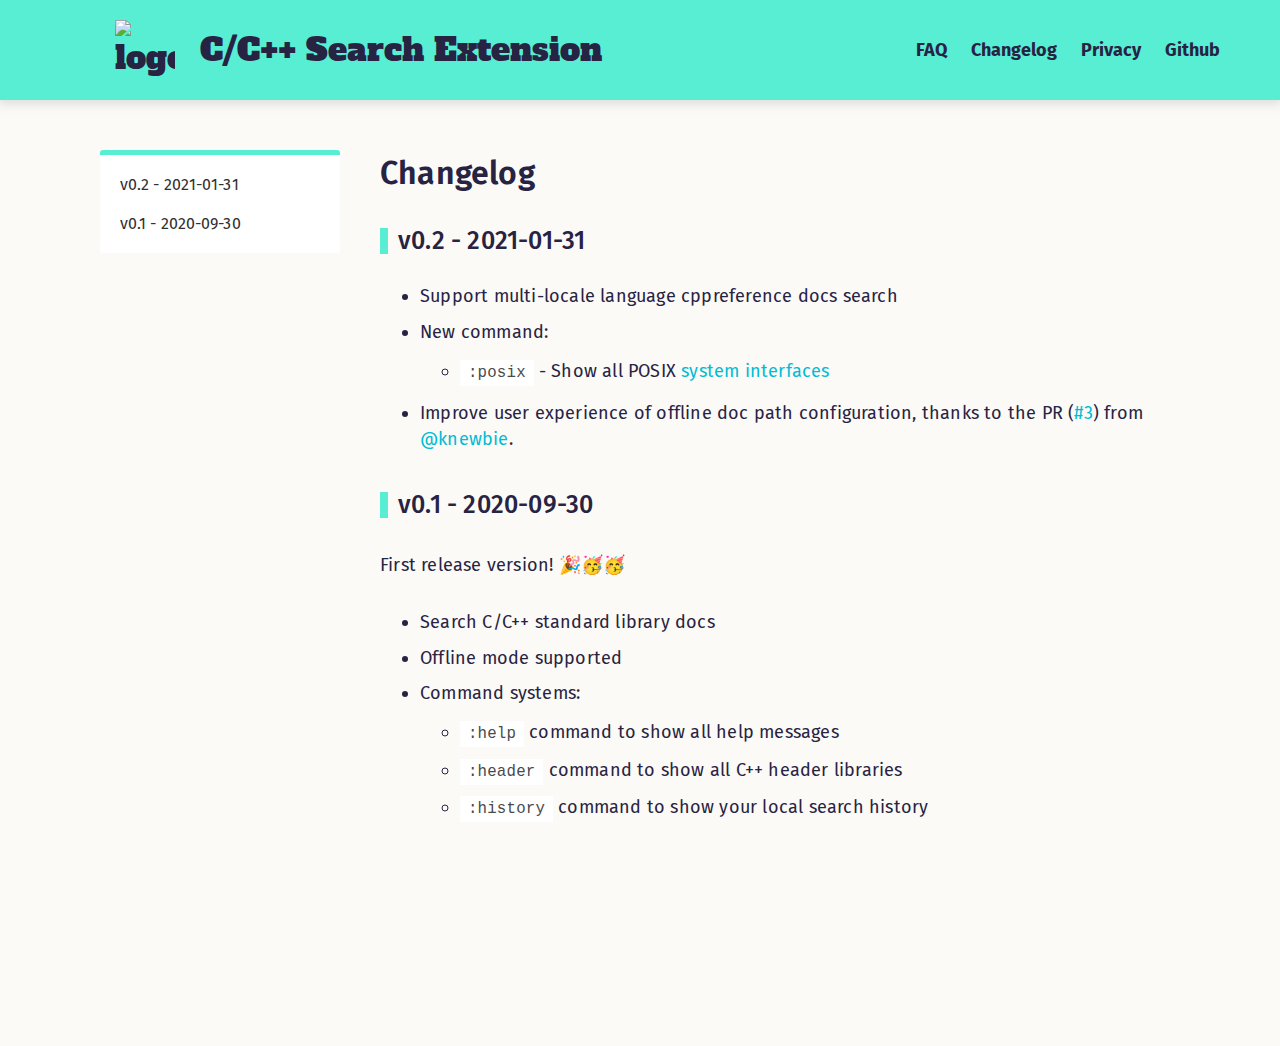
==== changelog/index.html @ e229dc75 "Deploy new version docs" ====
<!DOCTYPE html>
<html lang="en">

<head>
    <meta charset="UTF-8">
    <title>Changelog |  </title>
    <meta name="viewport" content="width=device-width, initial-scale=1, shrink-to-fit=no">
    <style>
    :root {
        /* Primary theme color */
        /*--primary-color: #f95775;*/
        --primary-color: #58eed3;
        /* Primary theme text color */
        --primary-text-color: #272343;
        /* Primary theme link color */
        --primary-link-color: #00bcd4;
        /* Secondary color: the background body color */
        --secondary-color: #fcfaf6;
        --secondary-text-color: #303030;
        --toc-highlight-text-color: #1dcbc3;
    }
</style>
    <link href="https://fonts.googleapis.com/css?family=Alfa+Slab+One&display=swap" rel="stylesheet">
    <link href="https://fonts.googleapis.com/css?family=Fira+Sans:400,500,600&display=swap" rel="stylesheet">
    <link rel="stylesheet" href="/normalize.css">
    <link rel="stylesheet" href="&#x2F;juice.css">
    
<meta name="keywords"
      content="c, c++, c/c++, cpp, cplusplus, cppreference, docs, search extension">
<meta itemprop="name"
      content="C&#x2F;C++ Search Extension: The ultimate search extension for C&#x2F;C++">
<meta itemprop="description"
      content="Input keyword cc then press Space in the address bar to get started. Just that easy!">
<meta itemprop="image" content="https://cpp.extension.sh/banner.png">

<meta property="og:url" content="https://cpp.extension.sh">
<meta property="og:type" content="website">
<meta property="og:title"
      content="C&#x2F;C++ Search Extension: The ultimate search extension for C&#x2F;C++">
<meta property="og:description"
      content="Input keyword cc then press Space in the address bar to get started. Just that easy!">
<meta property="og:image" content="https://cpp.extension.sh/banner.png">

<meta name="twitter:card" content="summary_large_image">
<meta name="twitter:site" content="@_huhuio">
<meta name="twitter:creator" content="@_huhuio">
<meta name="twitter:title"
      content="C&#x2F;C++ Search Extension: The ultimate search extension for C&#x2F;C++">
<meta name="twitter:description"
      content="Input keyword cc then press Space in the address bar to get started. Just that easy!">
<meta name="twitter:image" content="https://cpp.extension.sh/banner.png">
<link rel="stylesheet" href="&#x2F;index.css">

</head>

<body>
    
<header class="box-shadow">
    

<a href="&#x2F;">
    <div class="logo">
        <img src="&#x2F;logo.png" alt="logo">
        C&#x2F;C++ Search Extension
    </div>
</a>

<nav>
    
    <a class="nav-item subtitle-text" href="&#x2F;faq&#x2F;">FAQ</a>
    
    <a class="nav-item subtitle-text" href="&#x2F;changelog&#x2F;">Changelog</a>
    
    <a class="nav-item subtitle-text" href="&#x2F;privacy&#x2F;">Privacy</a>
    
    
        
        <a class="nav-item subtitle-text" href="https:&#x2F;&#x2F;github.com&#x2F;huhu&#x2F;cpp-search-extension">Github</a>
        
    
</nav>

</header>


    <main>
        
        
        
        
        
        <div class="toc">
            <div class="toc-sticky">
                
                <div class="toc-item">
                    <a class="subtext" href="/changelog/#v0-2-2021-01-31">v0.2 - 2021-01-31</a>
                </div>
                
                
                <div class="toc-item">
                    <a class="subtext" href="/changelog/#v0-1-2020-09-30">v0.1 - 2020-09-30</a>
                </div>
                
                
            </div>
        </div>
        
        

        <div class="content text">
            
<div class="heading-text">Changelog</div>
<h1 id="v0-2-2021-01-31">v0.2 - 2021-01-31</h1>
<ul>
<li>Support multi-locale language cppreference docs search</li>
<li>New command:
<ul>
<li><code>:posix</code> - Show all POSIX <a href="https://pubs.opengroup.org/onlinepubs/9699919799/functions/contents.html">system interfaces</a></li>
</ul>
</li>
<li>Improve user experience of offline doc path configuration, thanks to the PR (<a href="https://github.com/huhu/cpp-search-extension/pull/3">#3</a>) from <a href="https://github.com/knewbie">@knewbie</a>.</li>
</ul>
<h1 id="v0-1-2020-09-30">v0.1 - 2020-09-30</h1>
<p>First release version! 🎉🥳🥳</p>
<ul>
<li>Search C/C++ standard library docs</li>
<li>Offline mode supported</li>
<li>Command systems:
<ul>
<li><code>:help</code> command to show all help messages</li>
<li><code>:header</code> command to show all C++ header libraries</li>
<li><code>:history</code> command to show your local search history</li>
</ul>
</li>
</ul>


        </div>

    </main>

    
<iframe id="footer" src="https://huhu.io/extension-footer.html"
        style="display:block;width:100%;border:none;"></iframe>
<script>
    window.onmessage = e => {
        e.data.hasOwnProperty("frameHeight") && (document.getElementById("footer").style.height = `${e.data.frameHeight}px`)
    }
</script>

</body>
<script>
    function highlightNav(heading) {
        let pathname = location.pathname;
        document.querySelectorAll(".toc a").forEach((item) => {
            item.classList.remove("active");
        });
        document.querySelector(".toc a[href$='" + pathname + "#" + heading + "']").classList.add("active");
    }

    let currentHeading = "";
    window.onscroll = function () {
        let h = document.querySelectorAll("h1,h2,h3,h4,h5,h6");
        let elementArr = [];

        h.forEach(item => {
            if (item.id !== "") {
                elementArr[item.id] = item.getBoundingClientRect().top;
            }
        });
        elementArr.sort();
        for (let key in elementArr) {
            if (!elementArr.hasOwnProperty(key)) {
                continue;
            }
            if (elementArr[key] > 0 && elementArr[key] < 300) {
                if (currentHeading !== key) {
                    highlightNav(key);
                    currentHeading = key;
                }
                break;
            }
        }
    }
</script>

</html>
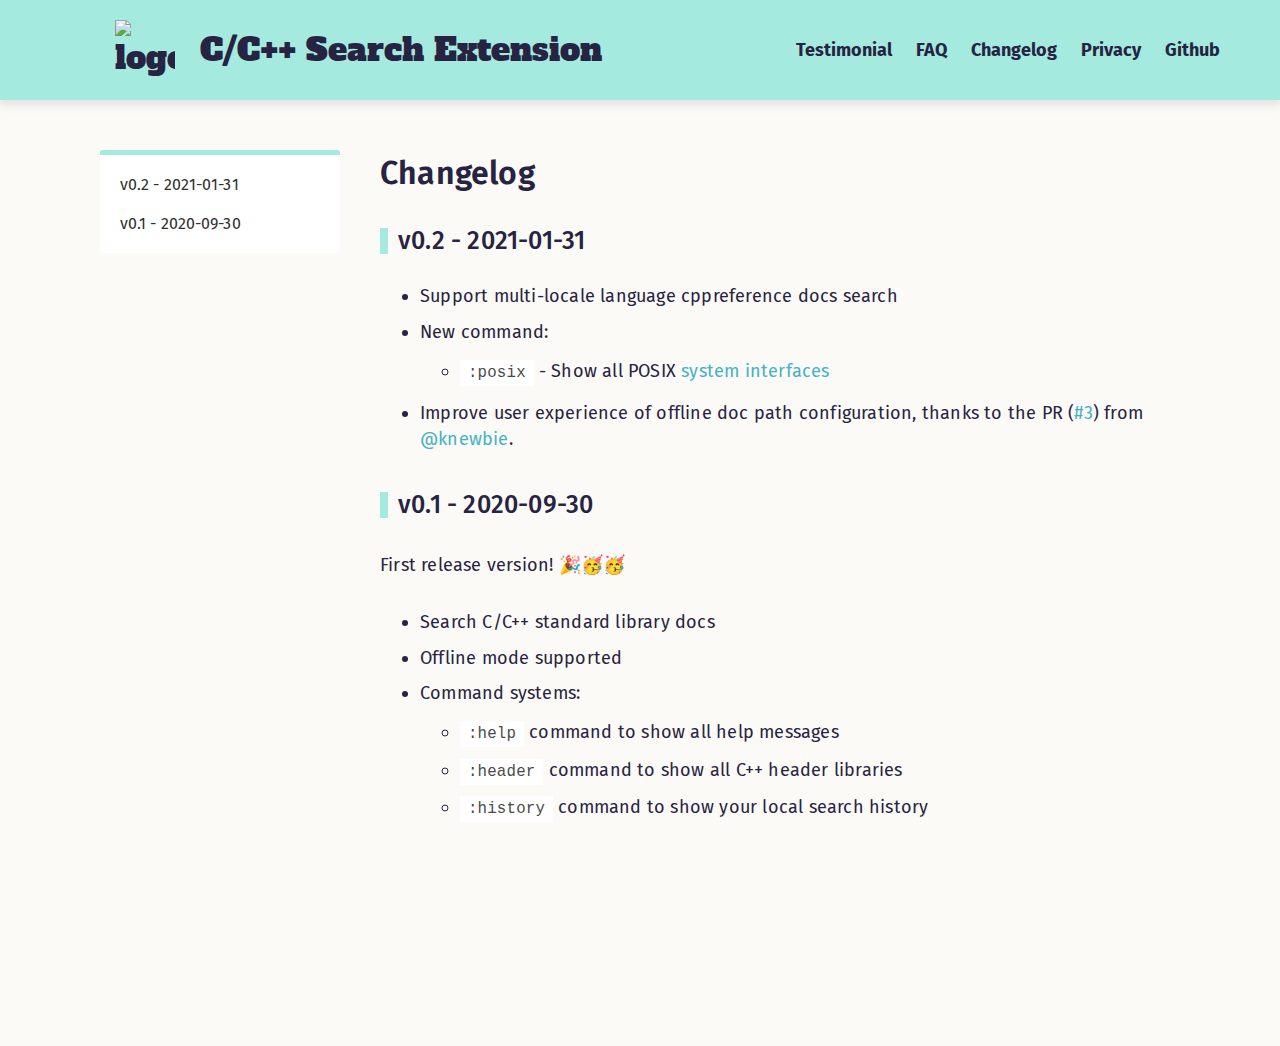
==== commit cdceec25: "Deploy new version docs" ====
--- a/changelog/index.html
+++ b/changelog/index.html
@@ -9,11 +9,11 @@
     :root {
         /* Primary theme color */
         /*--primary-color: #f95775;*/
-        --primary-color: #58eed3;
+        --primary-color: #a4eade;
         /* Primary theme text color */
         --primary-text-color: #272343;
         /* Primary theme link color */
-        --primary-link-color: #00bcd4;
+        --primary-link-color: #43b3c4;
         /* Secondary color: the background body color */
         --secondary-color: #fcfaf6;
         --secondary-text-color: #303030;
@@ -66,6 +66,8 @@
 </a>
 
 <nav>
+    
+    <a class="nav-item subtitle-text" href="&#x2F;testimonial&#x2F;">Testimonial</a>
     
     <a class="nav-item subtitle-text" href="&#x2F;faq&#x2F;">FAQ</a>
     
@@ -137,6 +139,8 @@
 
         </div>
 
+        
+        
     </main>
 
     
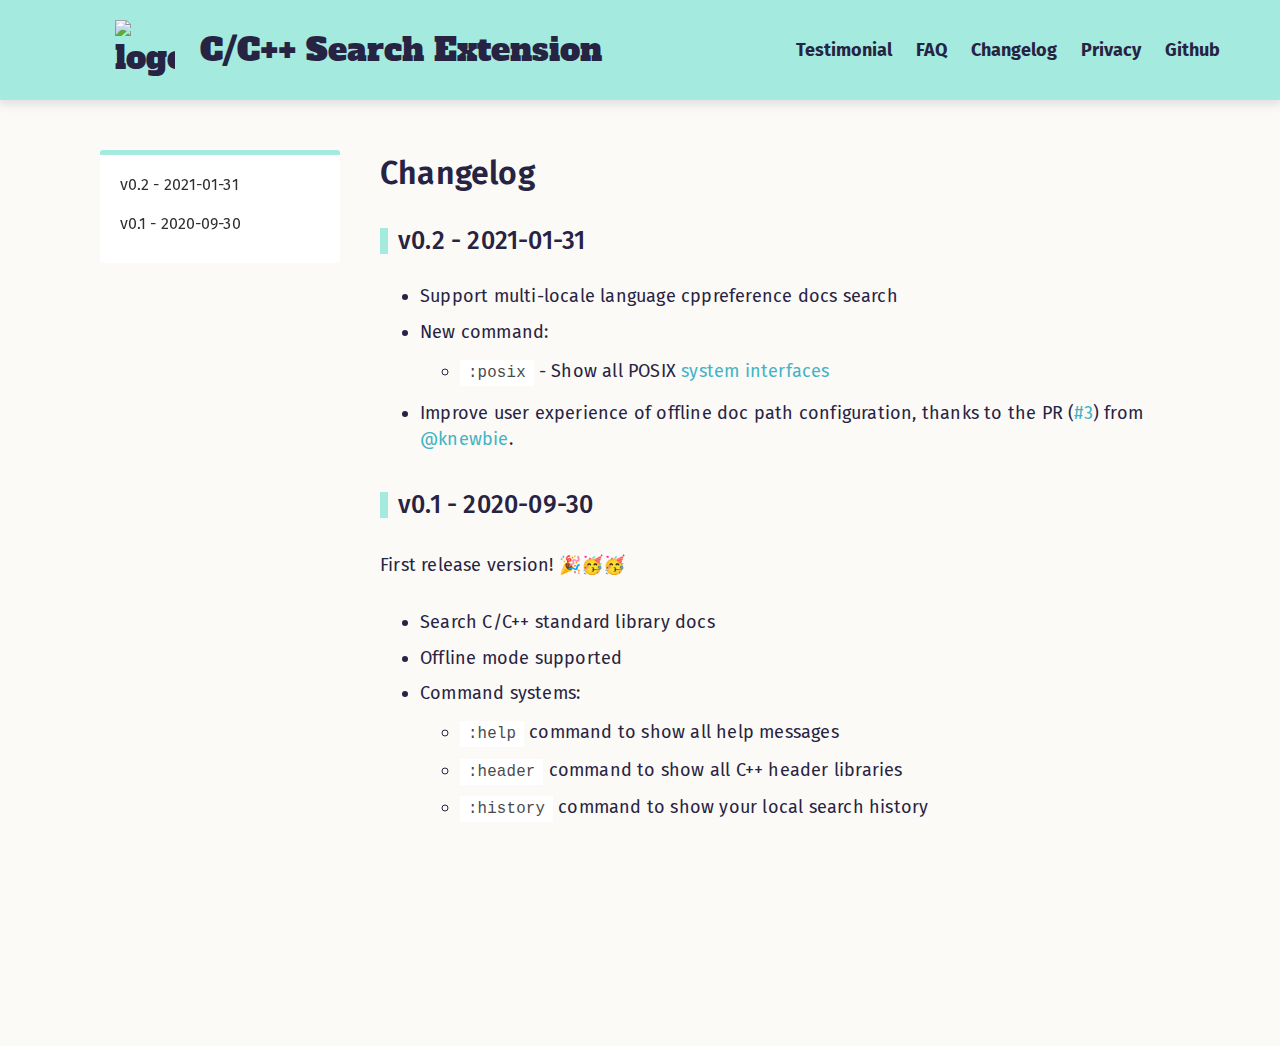
==== commit 856f9852: "Deploy new version docs" ====
--- a/changelog/index.html
+++ b/changelog/index.html
@@ -5,6 +5,9 @@
     <meta charset="UTF-8">
     <title>Changelog |  </title>
     <meta name="viewport" content="width=device-width, initial-scale=1, shrink-to-fit=no">
+    
+    <link rel="icon" type="image/png" href="/favicon.ico">
+    
     <style>
     :root {
         /* Primary theme color */
@@ -23,7 +26,7 @@
     <link href="https://fonts.googleapis.com/css?family=Alfa+Slab+One&display=swap" rel="stylesheet">
     <link href="https://fonts.googleapis.com/css?family=Fira+Sans:400,500,600&display=swap" rel="stylesheet">
     <link rel="stylesheet" href="/normalize.css">
-    <link rel="stylesheet" href="&#x2F;juice.css">
+    <link rel="stylesheet" href="/juice.css">
     
 <meta name="keywords"
       content="c, c++, c/c++, cpp, cplusplus, cppreference, docs, search extension">
@@ -49,7 +52,7 @@
 <meta name="twitter:description"
       content="Input keyword cc then press Space in the address bar to get started. Just that easy!">
 <meta name="twitter:image" content="https://cpp.extension.sh/banner.png">
-<link rel="stylesheet" href="&#x2F;index.css">
+<link rel="stylesheet" href="/index.css">
 
 </head>
 
@@ -60,7 +63,7 @@
 
 <a href="&#x2F;">
     <div class="logo">
-        <img src="&#x2F;logo.png" alt="logo">
+        <img src="/logo.png" alt="logo">
         C&#x2F;C++ Search Extension
     </div>
 </a>
@@ -140,7 +143,10 @@
         </div>
 
         
-        
+<div class="sidebar">
+    <script async type="text/javascript" src="//cdn.carbonads.com/carbon.js?serve=CEBIL27E&placement=extensionsh" id="_carbonads_js"></script>
+</div>
+
     </main>
 
     
--- a/juice.css
+++ b/juice.css
@@ -0,0 +1 @@
+.text-center{text-align:center}.pos-absolute{right:0;left:0;position:absolute}.box-shadow{box-shadow:0 2px 10px 2px #ddd}.heading-text{font-family:"Fira Sans", sans-serif;font-size:32px;font-weight:600;padding:10px 0 25px 0;color:var(--primary-text-color)}h1,.title-text{font-family:"Fira Sans", sans-serif;font-size:25px;font-weight:500;color:var(--primary-text-color);border-left:var(--primary-color) 8px solid;padding-left:10px}h2,.subtitle-text{font-family:"Fira Sans", sans-serif;font-size:20px;font-weight:500;color:var(--primary-text-color)}.text{font-family:"Fira Sans", sans-serif;font-size:18px;font-weight:400;line-height:26px;letter-spacing:0.2px;color:var(--primary-text-color)}.subtext{font-family:"Fira Sans", sans-serif;font-size:16px;font-weight:400;letter-spacing:0.1px}.content{padding:0 40px;display:flex;flex-direction:column;overflow-x:auto}.content pre{overflow-x:auto;padding:1.25em 1.5em;white-space:pre;word-wrap:normal;background-color:white;color:#4a4a4a;font-size:.875em;font-family:monospace}.content code{background-color:white;color:#4a4a4a;font-size:.875em;font-weight:normal;padding:0.25em 0.5em;font-family:monospace}.content pre code{padding:0}.content a{color:var(--primary-link-color)}.content a:hover{text-decoration:underline}.content blockquote{border-left:#e2dede 8px solid;margin:0;background-color:#f2f1f0;padding:0 20px}body{padding:0;margin:0;box-sizing:border-box;background-color:var(--secondary-color);display:flex;flex-direction:column;min-height:100vh}a{text-decoration:none}ul{margin-top:0.5rem}ul>li{padding:0.3rem 0}p>img{width:100%;height:auto}header{background-color:var(--primary-color);color:black;padding:20px 50px;display:flex;align-items:center;justify-content:space-between}.logo{font-family:"Alfa Slab One", serif;font-size:32px;color:var(--primary-text-color);display:flex;align-items:center;margin:0 40px}.logo img{width:60px;margin:0 25px}.nav-item{margin:0 10px;text-decoration:none;font-size:18px;font-weight:bold}.nav-item:hover{color:#000;text-decoration:underline}.hero{display:flex;align-items:center;justify-content:space-evenly;height:100vh;background-color:var(--primary-color);overflow-x:hidden;padding:0 40px}.hero .explore-more{position:absolute;bottom:20px;cursor:pointer}main{display:flex;padding:50px 100px;flex-grow:1}main .toc{max-width:260px;min-width:240px}main .toc-item{padding:10px 20px;color:#424242}main .toc-item a,main .toc-item-child a{color:var(--secondary-text-color)}main .toc-item a:hover,main .toc-item-child a:hover{cursor:pointer;text-decoration:underline}main .toc-item a.active,main .toc-item-child a.active{color:var(--toc-highlight-text-color)}main .toc-item-child{padding:0 30px 5px;color:#424242}.toc-sticky{border-radius:3px;border-top:5px solid var(--primary-color);background-color:white;position:sticky;position:-webkit-sticky;position:-moz-sticky;position:-ms-sticky;position:-o-sticky;top:10px;padding:10px 0 20px;max-height:100vh;overflow:auto}footer{padding:50px;display:flex;flex-direction:column;justify-content:center;align-items:center;background-color:#202020;color:#fcfcfc}footer a{color:#fcfcfc;text-decoration:underline}@media screen and (min-width: 1280px){.content{max-width:60%;min-width:800px}}@media screen and (max-width: 768px){header{padding:10px 30px;flex-direction:column;align-items:center;justify-content:center}.logo{font-size:28px;margin:10px}.logo img{width:45px;margin:0 10px 0 0}.nav-item{margin:0 5px;font-size:14px}.hero{padding:40px 30px}main{padding:30px}.content{padding:0}.explore-more,.toc{display:none}}
--- a/index.css
+++ b/index.css
@@ -0,0 +1 @@
+#carbonads *{margin:initial;padding:initial}#carbonads{font-family:-apple-system, BlinkMacSystemFont, 'Segoe UI', Roboto, Oxygen-Sans, Ubuntu, Cantarell, 'Helvetica Neue', Helvetica, Arial, sans-serif}#carbonads{display:flex;max-width:330px;z-index:100}#carbonads a{color:inherit;text-decoration:none}#carbonads a:hover{color:inherit}#carbonads span{position:relative;display:block;overflow:hidden}#carbonads .carbon-wrap{display:flex;flex-direction:column;justify-content:center;align-items:center;padding:20px 10px;text-align:center}#carbonads .carbon-img{display:block;margin:0;line-height:1}#carbonads .carbon-img img{display:block}#carbonads .carbon-text{font-size:13px;padding:10px;margin-bottom:16px;line-height:1.5}#carbonads .carbon-poweredby{display:block;padding:6px 8px;background:#f1f1f2;text-align:center;text-transform:uppercase;letter-spacing:0.5px;font-weight:600;font-size:8px;line-height:1;border-top-left-radius:3px;position:absolute;bottom:0;right:0}.content img{width:75%;height:auto}.demonstration-gif{max-width:55%;padding:20px}.btn-download{font-family:"Fira Sans", sans-serif;color:black;background-color:#FDFDFD;border-radius:12px;margin:15px;padding:10px 0 10px 20px;font-size:20px;text-align:center;background-repeat:no-repeat;background-size:24px 24px;background-position:20px;width:240px}.chrome{background-image:url("chrome.svg")}.firefox{background-image:url("firefox.svg")}.edg{background-image:url("edge.svg")}.hide{display:none}.sidebar{width:215px}@media screen and (max-width: 768px){.logo{font-size:16px;margin:10px}.logo img{width:25px;margin:0 10px 0 0}main{padding:30px;display:flex;flex-direction:column}.sidebar{width:215px;margin:2rem auto 0}.explore-more,.demonstration-gif{display:none}.content img{width:100%;height:auto}}
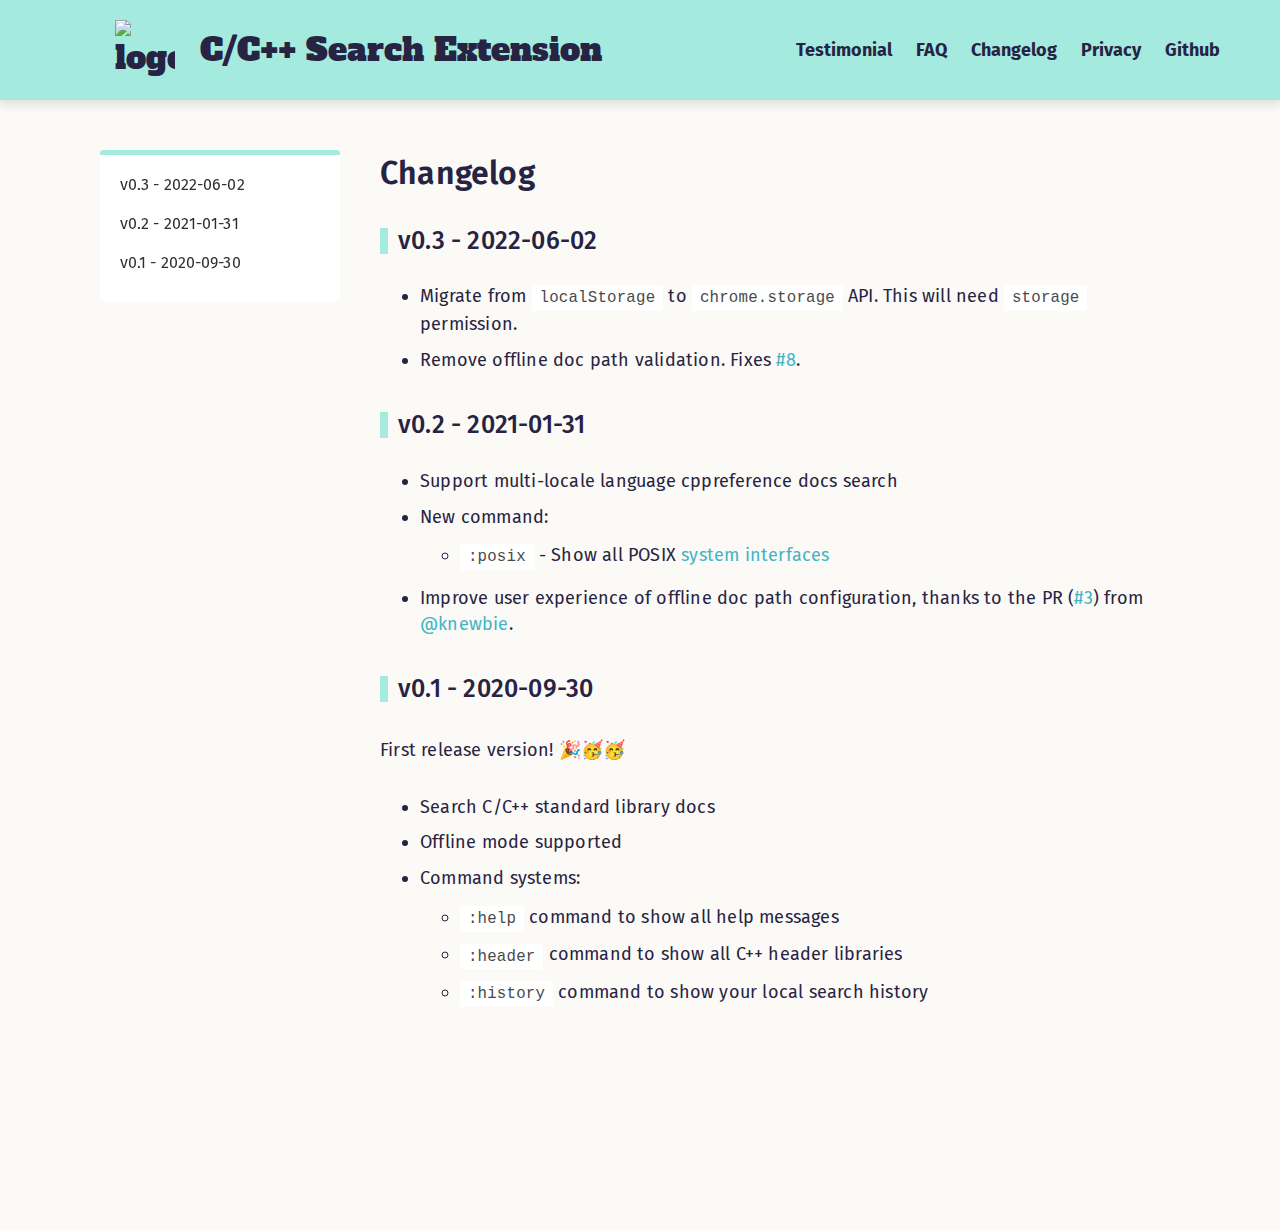
==== commit 2c9bb7ca: "Deploy new version docs" ====
--- a/changelog/index.html
+++ b/changelog/index.html
@@ -98,6 +98,11 @@
             <div class="toc-sticky">
                 
                 <div class="toc-item">
+                    <a class="subtext" href="/changelog/#v0-3-2022-06-02">v0.3 - 2022-06-02</a>
+                </div>
+                
+                
+                <div class="toc-item">
                     <a class="subtext" href="/changelog/#v0-2-2021-01-31">v0.2 - 2021-01-31</a>
                 </div>
                 
@@ -115,6 +120,11 @@
         <div class="content text">
             
 <div class="heading-text">Changelog</div>
+<h1 id="v0-3-2022-06-02">v0.3 - 2022-06-02</h1>
+<ul>
+<li>Migrate from <code>localStorage</code> to <code>chrome.storage</code> API. This will need <code>storage</code> permission.</li>
+<li>Remove offline doc path validation. Fixes <a href="https:&#x2F;&#x2F;github.com&#x2F;huhu&#x2F;cpp-search-extension/issues/8">#8</a>.</li>
+</ul>
 <h1 id="v0-2-2021-01-31">v0.2 - 2021-01-31</h1>
 <ul>
 <li>Support multi-locale language cppreference docs search</li>
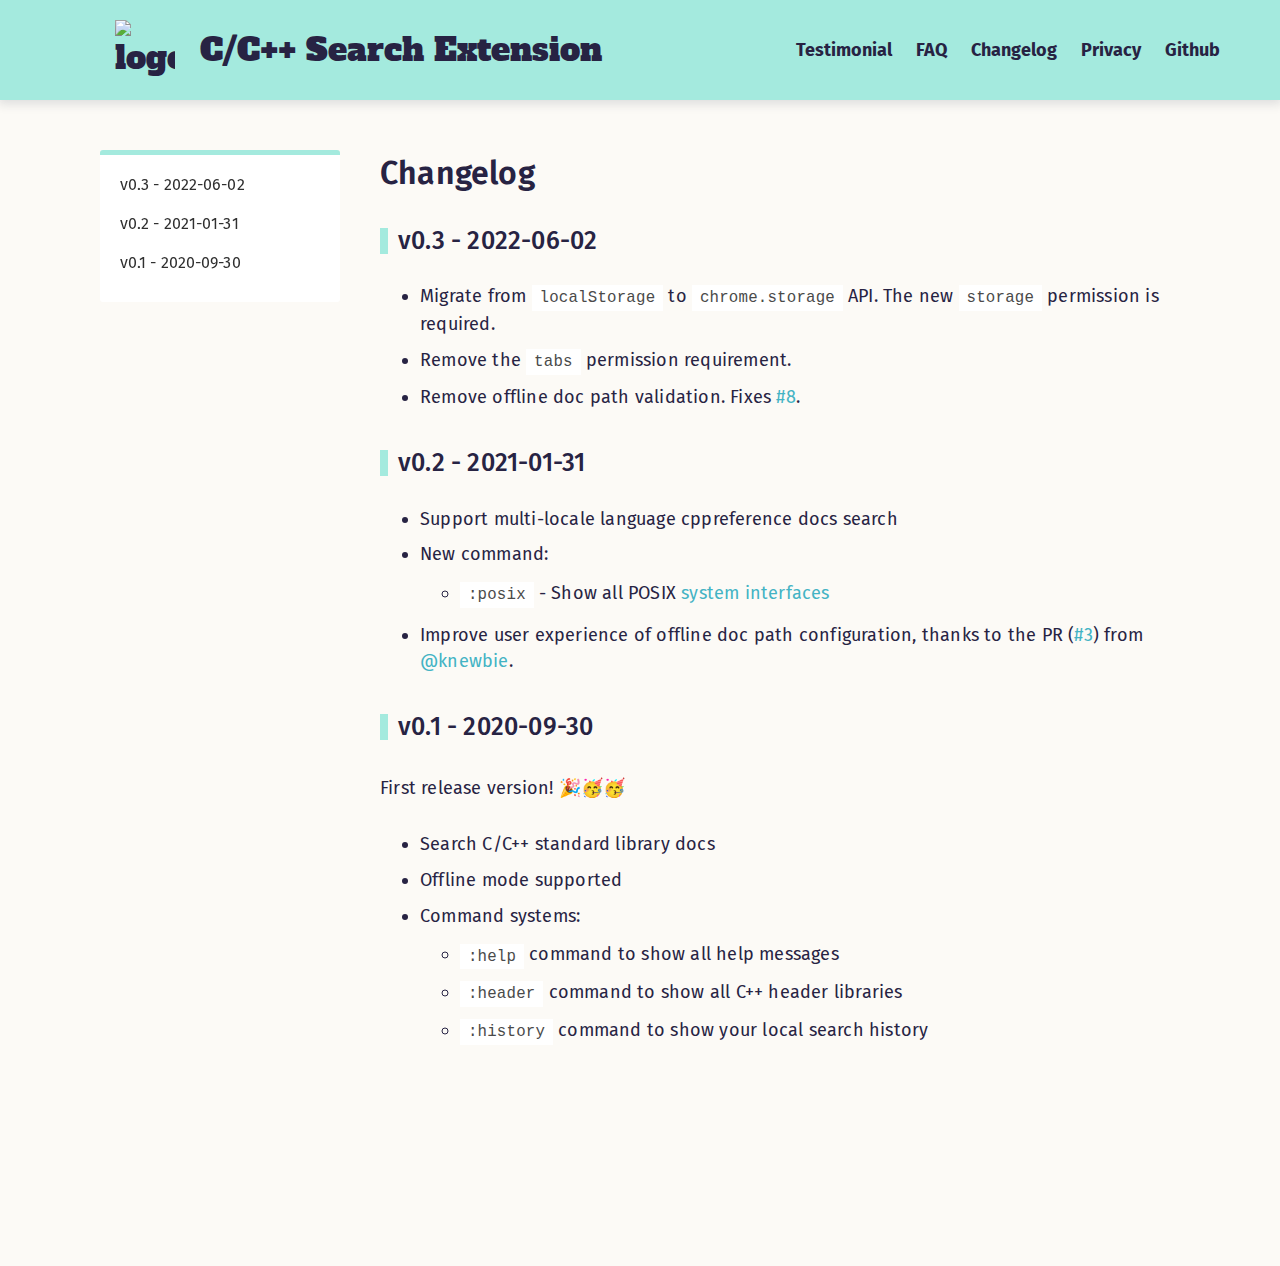
==== commit fe9307a2: "Deploy new version docs" ====
--- a/changelog/index.html
+++ b/changelog/index.html
@@ -122,7 +122,8 @@
 <div class="heading-text">Changelog</div>
 <h1 id="v0-3-2022-06-02">v0.3 - 2022-06-02</h1>
 <ul>
-<li>Migrate from <code>localStorage</code> to <code>chrome.storage</code> API. This will need <code>storage</code> permission.</li>
+<li>Migrate from <code>localStorage</code> to <code>chrome.storage</code> API. The new <code>storage</code> permission is required.</li>
+<li>Remove the <code>tabs</code> permission requirement.</li>
 <li>Remove offline doc path validation. Fixes <a href="https:&#x2F;&#x2F;github.com&#x2F;huhu&#x2F;cpp-search-extension/issues/8">#8</a>.</li>
 </ul>
 <h1 id="v0-2-2021-01-31">v0.2 - 2021-01-31</h1>
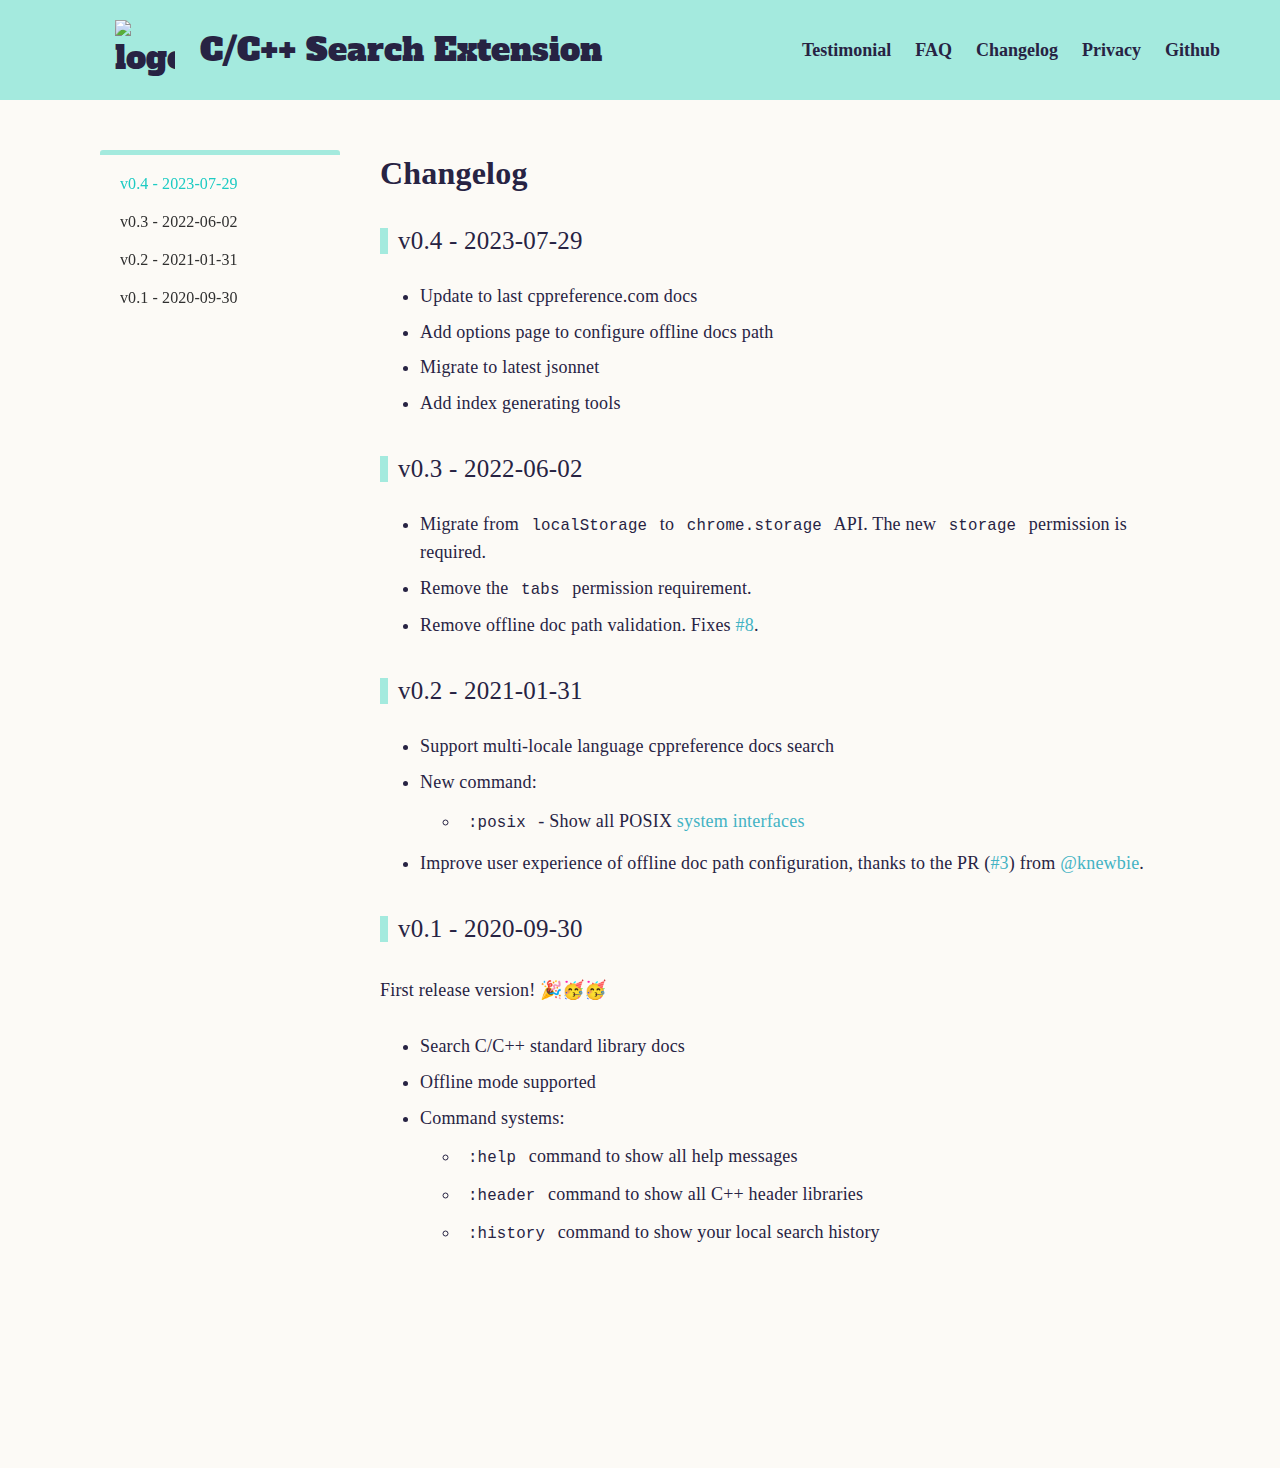
==== commit f0f1f48b: "Deploy new version docs" ====
--- a/changelog/index.html
+++ b/changelog/index.html
@@ -23,8 +23,10 @@
         --toc-highlight-text-color: #1dcbc3;
     }
 </style>
+    
     <link href="https://fonts.googleapis.com/css?family=Alfa+Slab+One&display=swap" rel="stylesheet">
     <link href="https://fonts.googleapis.com/css?family=Fira+Sans:400,500,600&display=swap" rel="stylesheet">
+    
     <link rel="stylesheet" href="/normalize.css">
     <link rel="stylesheet" href="/juice.css">
     
@@ -61,7 +63,7 @@
 <header class="box-shadow">
     
 
-<a href="&#x2F;">
+<a href="/">
     <div class="logo">
         <img src="/logo.png" alt="logo">
         C&#x2F;C++ Search Extension
@@ -70,17 +72,29 @@
 
 <nav>
     
-    <a class="nav-item subtitle-text" href="&#x2F;testimonial&#x2F;">Testimonial</a>
-    
-    <a class="nav-item subtitle-text" href="&#x2F;faq&#x2F;">FAQ</a>
-    
-    <a class="nav-item subtitle-text" href="&#x2F;changelog&#x2F;">Changelog</a>
-    
-    <a class="nav-item subtitle-text" href="&#x2F;privacy&#x2F;">Privacy</a>
-    
-    
-        
-        <a class="nav-item subtitle-text" href="https:&#x2F;&#x2F;github.com&#x2F;huhu&#x2F;cpp-search-extension">Github</a>
+    
+    
+    <a class="nav-item subtitle-text" href="/testimonial/">Testimonial</a>
+    
+    
+    
+    
+    <a class="nav-item subtitle-text" href="/faq/">FAQ</a>
+    
+    
+    
+    
+    <a class="nav-item subtitle-text" href="/changelog/">Changelog</a>
+    
+    
+    
+    
+    <a class="nav-item subtitle-text" href="/privacy/">Privacy</a>
+    
+    
+    
+        
+        <a class="nav-item subtitle-text" href="https://github.com/huhu/cpp-search-extension">Github</a>
         
     
 </nav>
@@ -96,6 +110,11 @@
         
         <div class="toc">
             <div class="toc-sticky">
+                
+                <div class="toc-item">
+                    <a class="subtext" href="/changelog/#v0-4-2023-07-29">v0.4 - 2023-07-29</a>
+                </div>
+                
                 
                 <div class="toc-item">
                     <a class="subtext" href="/changelog/#v0-3-2022-06-02">v0.3 - 2022-06-02</a>
@@ -120,6 +139,13 @@
         <div class="content text">
             
 <div class="heading-text">Changelog</div>
+<h1 id="v0-4-2023-07-29">v0.4 - 2023-07-29</h1>
+<ul>
+<li>Update to last cppreference.com docs</li>
+<li>Add options page to configure offline docs path</li>
+<li>Migrate to latest jsonnet</li>
+<li>Add index generating tools</li>
+</ul>
 <h1 id="v0-3-2022-06-02">v0.3 - 2022-06-02</h1>
 <ul>
 <li>Migrate from <code>localStorage</code> to <code>chrome.storage</code> API. The new <code>storage</code> permission is required.</li>
@@ -171,38 +197,28 @@
 
 </body>
 <script>
-    function highlightNav(heading) {
-        let pathname = location.pathname;
+    const scrollHandler = entries => {
+        // Find the first entry which intersecting and ratio > 0.9 to highlight.
+        let entry = entries.find(entry => {
+            return entry.isIntersecting && entry.intersectionRatio > 0.9;
+        });
+        if (!entry) return;
+
         document.querySelectorAll(".toc a").forEach((item) => {
             item.classList.remove("active");
         });
-        document.querySelector(".toc a[href$='" + pathname + "#" + heading + "']").classList.add("active");
-    }
-
-    let currentHeading = "";
-    window.onscroll = function () {
-        let h = document.querySelectorAll("h1,h2,h3,h4,h5,h6");
-        let elementArr = [];
-
-        h.forEach(item => {
-            if (item.id !== "") {
-                elementArr[item.id] = item.getBoundingClientRect().top;
-            }
-        });
-        elementArr.sort();
-        for (let key in elementArr) {
-            if (!elementArr.hasOwnProperty(key)) {
-                continue;
-            }
-            if (elementArr[key] > 0 && elementArr[key] < 300) {
-                if (currentHeading !== key) {
-                    highlightNav(key);
-                    currentHeading = key;
-                }
-                break;
-            }
+
+        // let url = new URL(`#${entry.target.id}`);
+        let link = document.querySelector(`.toc a[href$="${decodeURIComponent(`#${entry.target.id}`)}"]`)
+        if (link) {
+            link.classList.add("active");
+            link.scrollIntoView({ behavior: "auto", block: "nearest" });
         }
-    }
+    };
+    // Set -100px root margin to improve highlight experience.
+    const observer = new IntersectionObserver(scrollHandler, { threshold: 1 });
+    let items = document.querySelectorAll('h1,h2,h3,h4,h5,h6');
+    items.forEach(item => observer.observe(item));
 </script>
 
-</html>
+</html>--- a/juice.css
+++ b/juice.css
@@ -1 +1 @@
-.text-center{text-align:center}.pos-absolute{right:0;left:0;position:absolute}.box-shadow{box-shadow:0 2px 10px 2px #ddd}.heading-text{font-family:"Fira Sans", sans-serif;font-size:32px;font-weight:600;padding:10px 0 25px 0;color:var(--primary-text-color)}h1,.title-text{font-family:"Fira Sans", sans-serif;font-size:25px;font-weight:500;color:var(--primary-text-color);border-left:var(--primary-color) 8px solid;padding-left:10px}h2,.subtitle-text{font-family:"Fira Sans", sans-serif;font-size:20px;font-weight:500;color:var(--primary-text-color)}.text{font-family:"Fira Sans", sans-serif;font-size:18px;font-weight:400;line-height:26px;letter-spacing:0.2px;color:var(--primary-text-color)}.subtext{font-family:"Fira Sans", sans-serif;font-size:16px;font-weight:400;letter-spacing:0.1px}.content{padding:0 40px;display:flex;flex-direction:column;overflow-x:auto}.content pre{overflow-x:auto;padding:1.25em 1.5em;white-space:pre;word-wrap:normal;background-color:white;color:#4a4a4a;font-size:.875em;font-family:monospace}.content code{background-color:white;color:#4a4a4a;font-size:.875em;font-weight:normal;padding:0.25em 0.5em;font-family:monospace}.content pre code{padding:0}.content a{color:var(--primary-link-color)}.content a:hover{text-decoration:underline}.content blockquote{border-left:#e2dede 8px solid;margin:0;background-color:#f2f1f0;padding:0 20px}body{padding:0;margin:0;box-sizing:border-box;background-color:var(--secondary-color);display:flex;flex-direction:column;min-height:100vh}a{text-decoration:none}ul{margin-top:0.5rem}ul>li{padding:0.3rem 0}p>img{width:100%;height:auto}header{background-color:var(--primary-color);color:black;padding:20px 50px;display:flex;align-items:center;justify-content:space-between}.logo{font-family:"Alfa Slab One", serif;font-size:32px;color:var(--primary-text-color);display:flex;align-items:center;margin:0 40px}.logo img{width:60px;margin:0 25px}.nav-item{margin:0 10px;text-decoration:none;font-size:18px;font-weight:bold}.nav-item:hover{color:#000;text-decoration:underline}.hero{display:flex;align-items:center;justify-content:space-evenly;height:100vh;background-color:var(--primary-color);overflow-x:hidden;padding:0 40px}.hero .explore-more{position:absolute;bottom:20px;cursor:pointer}main{display:flex;padding:50px 100px;flex-grow:1}main .toc{max-width:260px;min-width:240px}main .toc-item{padding:10px 20px;color:#424242}main .toc-item a,main .toc-item-child a{color:var(--secondary-text-color)}main .toc-item a:hover,main .toc-item-child a:hover{cursor:pointer;text-decoration:underline}main .toc-item a.active,main .toc-item-child a.active{color:var(--toc-highlight-text-color)}main .toc-item-child{padding:0 30px 5px;color:#424242}.toc-sticky{border-radius:3px;border-top:5px solid var(--primary-color);background-color:white;position:sticky;position:-webkit-sticky;position:-moz-sticky;position:-ms-sticky;position:-o-sticky;top:10px;padding:10px 0 20px;max-height:100vh;overflow:auto}footer{padding:50px;display:flex;flex-direction:column;justify-content:center;align-items:center;background-color:#202020;color:#fcfcfc}footer a{color:#fcfcfc;text-decoration:underline}@media screen and (min-width: 1280px){.content{max-width:60%;min-width:800px}}@media screen and (max-width: 768px){header{padding:10px 30px;flex-direction:column;align-items:center;justify-content:center}.logo{font-size:28px;margin:10px}.logo img{width:45px;margin:0 10px 0 0}.nav-item{margin:0 5px;font-size:14px}.hero{padding:40px 30px}main{padding:30px}.content{padding:0}.explore-more,.toc{display:none}}
+.text-center{text-align:center}.pos-absolute{right:0;left:0;position:absolute}.box-shadow{box-shadow:0 2px 10px 2px var(--shadow-color)}.heading-text{font-family:var(--header-font-family);font-size:32px;font-weight:600;padding:10px 0 25px 0;color:var(--primary-text-color)}h1,.title-text{font-family:var(--header-font-family);font-size:25px;font-weight:500;color:var(--primary-text-color);border-left:var(--primary-color) 8px solid;padding-left:10px}h2,.subtitle-text{font-family:var(--header-font-family);font-size:20px;font-weight:500;color:var(--primary-text-color)}.text{font-family:var(--text-font-family);font-size:18px;font-weight:400;line-height:26px;letter-spacing:.2px;color:var(--primary-text-color)}.subtext{font-family:var(--text-font-family);font-size:16px;font-weight:400;letter-spacing:.1px}.content{padding:0 40px;display:flex;flex-direction:column;overflow-x:auto}.content pre{overflow-x:auto;padding:1.25em 1.5em;white-space:pre;word-wrap:normal;background-color:var(--code-background-color);color:var(--code-color);font-size:.875em;font-family:monospace}.content code{background-color:var(--code-background-color);color:var(--code-color);font-size:.875em;font-weight:normal;padding:.25em .5em;font-family:monospace}.content pre code{padding:0}.content a{color:var(--primary-link-color)}.content a:hover{text-decoration:underline}.content blockquote{border-left:#e2dede 8px solid;margin:0;background-color:#f2f1f0;padding:0 20px}body{padding:0;margin:0;box-sizing:border-box;background-color:var(--secondary-color);display:flex;flex-direction:column;min-height:100vh}a{text-decoration:none}ul{margin-top:.5rem}ul>li{padding:.3rem 0}p>img{width:100%;height:auto}header{background-color:var(--primary-color);color:var(--primary-text-color);padding:20px 50px;display:flex;align-items:center;justify-content:space-between}.logo{font-family:"Alfa Slab One",serif;font-size:32px;color:var(--primary-text-color);display:flex;align-items:center;margin:0 40px}.logo img{width:60px;margin:0 25px}.nav-item{margin:0 10px;text-decoration:none;font-size:18px;font-weight:bold}.nav-item:hover{color:var(--primary-text-color-over);text-decoration:underline}.hero{display:flex;align-items:center;justify-content:space-evenly;height:100vh;background-color:var(--primary-color);overflow-x:hidden;padding:0 40px}.hero .explore-more{position:absolute;bottom:20px;cursor:pointer}main{display:flex;padding:50px 100px;flex-grow:1}main .toc{max-width:260px;min-width:240px}main .toc-item{padding:10px 20px;color:#424242}main .toc-item a,main .toc-item-child a{color:var(--secondary-text-color)}main .toc-item a:hover,main .toc-item-child a:hover{cursor:pointer;text-decoration:underline}main .toc-item a.active,main .toc-item-child a.active{color:var(--toc-highlight-text-color)}main .toc-item-child{padding:0 30px 5px;color:#424242}.toc-sticky{border-radius:3px;border-top:5px solid var(--primary-color);background-color:var(--toc-background-color);position:sticky;position:-webkit-sticky;position:-moz-sticky;position:-ms-sticky;position:-o-sticky;top:10px;padding:10px 0 20px;max-height:100vh;overflow:auto}footer{padding:50px;display:flex;flex-direction:column;justify-content:center;align-items:center;background-color:#202020;color:#fcfcfc}footer a{color:#fcfcfc;text-decoration:underline}@media screen and (min-width: 1280px){.content{max-width:60%;min-width:800px}}@media screen and (max-width: 768px){header{padding:10px 30px;flex-direction:column;align-items:center;justify-content:center}.logo{font-size:28px;margin:10px}.logo img{width:45px;margin:0 10px 0 0}.nav-item{margin:0 5px;font-size:14px}.hero{padding:40px 30px}main{padding:30px}.content{padding:0}.explore-more,.toc{display:none}}--- a/index.css
+++ b/index.css
@@ -1 +1 @@
-#carbonads *{margin:initial;padding:initial}#carbonads{font-family:-apple-system, BlinkMacSystemFont, 'Segoe UI', Roboto, Oxygen-Sans, Ubuntu, Cantarell, 'Helvetica Neue', Helvetica, Arial, sans-serif}#carbonads{display:flex;max-width:330px;z-index:100}#carbonads a{color:inherit;text-decoration:none}#carbonads a:hover{color:inherit}#carbonads span{position:relative;display:block;overflow:hidden}#carbonads .carbon-wrap{display:flex;flex-direction:column;justify-content:center;align-items:center;padding:20px 10px;text-align:center}#carbonads .carbon-img{display:block;margin:0;line-height:1}#carbonads .carbon-img img{display:block}#carbonads .carbon-text{font-size:13px;padding:10px;margin-bottom:16px;line-height:1.5}#carbonads .carbon-poweredby{display:block;padding:6px 8px;background:#f1f1f2;text-align:center;text-transform:uppercase;letter-spacing:0.5px;font-weight:600;font-size:8px;line-height:1;border-top-left-radius:3px;position:absolute;bottom:0;right:0}.content img{width:75%;height:auto}.demonstration-gif{max-width:55%;padding:20px}.btn-download{font-family:"Fira Sans", sans-serif;color:black;background-color:#FDFDFD;border-radius:12px;margin:15px;padding:10px 0 10px 20px;font-size:20px;text-align:center;background-repeat:no-repeat;background-size:24px 24px;background-position:20px;width:240px}.chrome{background-image:url("chrome.svg")}.firefox{background-image:url("firefox.svg")}.edg{background-image:url("edge.svg")}.hide{display:none}.sidebar{width:215px}@media screen and (max-width: 768px){.logo{font-size:16px;margin:10px}.logo img{width:25px;margin:0 10px 0 0}main{padding:30px;display:flex;flex-direction:column}.sidebar{width:215px;margin:2rem auto 0}.explore-more,.demonstration-gif{display:none}.content img{width:100%;height:auto}}
+#carbonads *{margin:initial;padding:initial}#carbonads{font-family:-apple-system,BlinkMacSystemFont,"Segoe UI",Roboto,Oxygen-Sans,Ubuntu,Cantarell,"Helvetica Neue",Helvetica,Arial,sans-serif}#carbonads{display:flex;max-width:330px;z-index:100}#carbonads a{color:inherit;text-decoration:none}#carbonads a:hover{color:inherit}#carbonads span{position:relative;display:block;overflow:hidden}#carbonads .carbon-wrap{display:flex;flex-direction:column;justify-content:center;align-items:center;padding:20px 10px;text-align:center}#carbonads .carbon-img{display:block;margin:0;line-height:1}#carbonads .carbon-img img{display:block}#carbonads .carbon-text{font-size:13px;padding:10px;margin-bottom:16px;line-height:1.5}#carbonads .carbon-poweredby{display:block;padding:6px 8px;background:#f1f1f2;text-align:center;text-transform:uppercase;letter-spacing:.5px;font-weight:600;font-size:8px;line-height:1;border-top-left-radius:3px;position:absolute;bottom:0;right:0}.content img{width:75%;height:auto}.demonstration-gif{max-width:55%;padding:20px}.btn-download{font-family:"Fira Sans",sans-serif;color:#000;background-color:#fdfdfd;border-radius:12px;margin:15px;padding:10px 0 10px 20px;font-size:20px;text-align:center;background-repeat:no-repeat;background-size:24px 24px;background-position:20px;width:240px}.chrome{background-image:url("chrome.svg")}.firefox{background-image:url("firefox.svg")}.edg{background-image:url("edge.svg")}.hide{display:none}.sidebar{width:215px}@media screen and (max-width: 768px){.logo{font-size:16px;margin:10px}.logo img{width:25px;margin:0 10px 0 0}main{padding:30px;display:flex;flex-direction:column}.sidebar{width:215px;margin:2rem auto 0}.explore-more,.demonstration-gif{display:none}.content img{width:100%;height:auto}}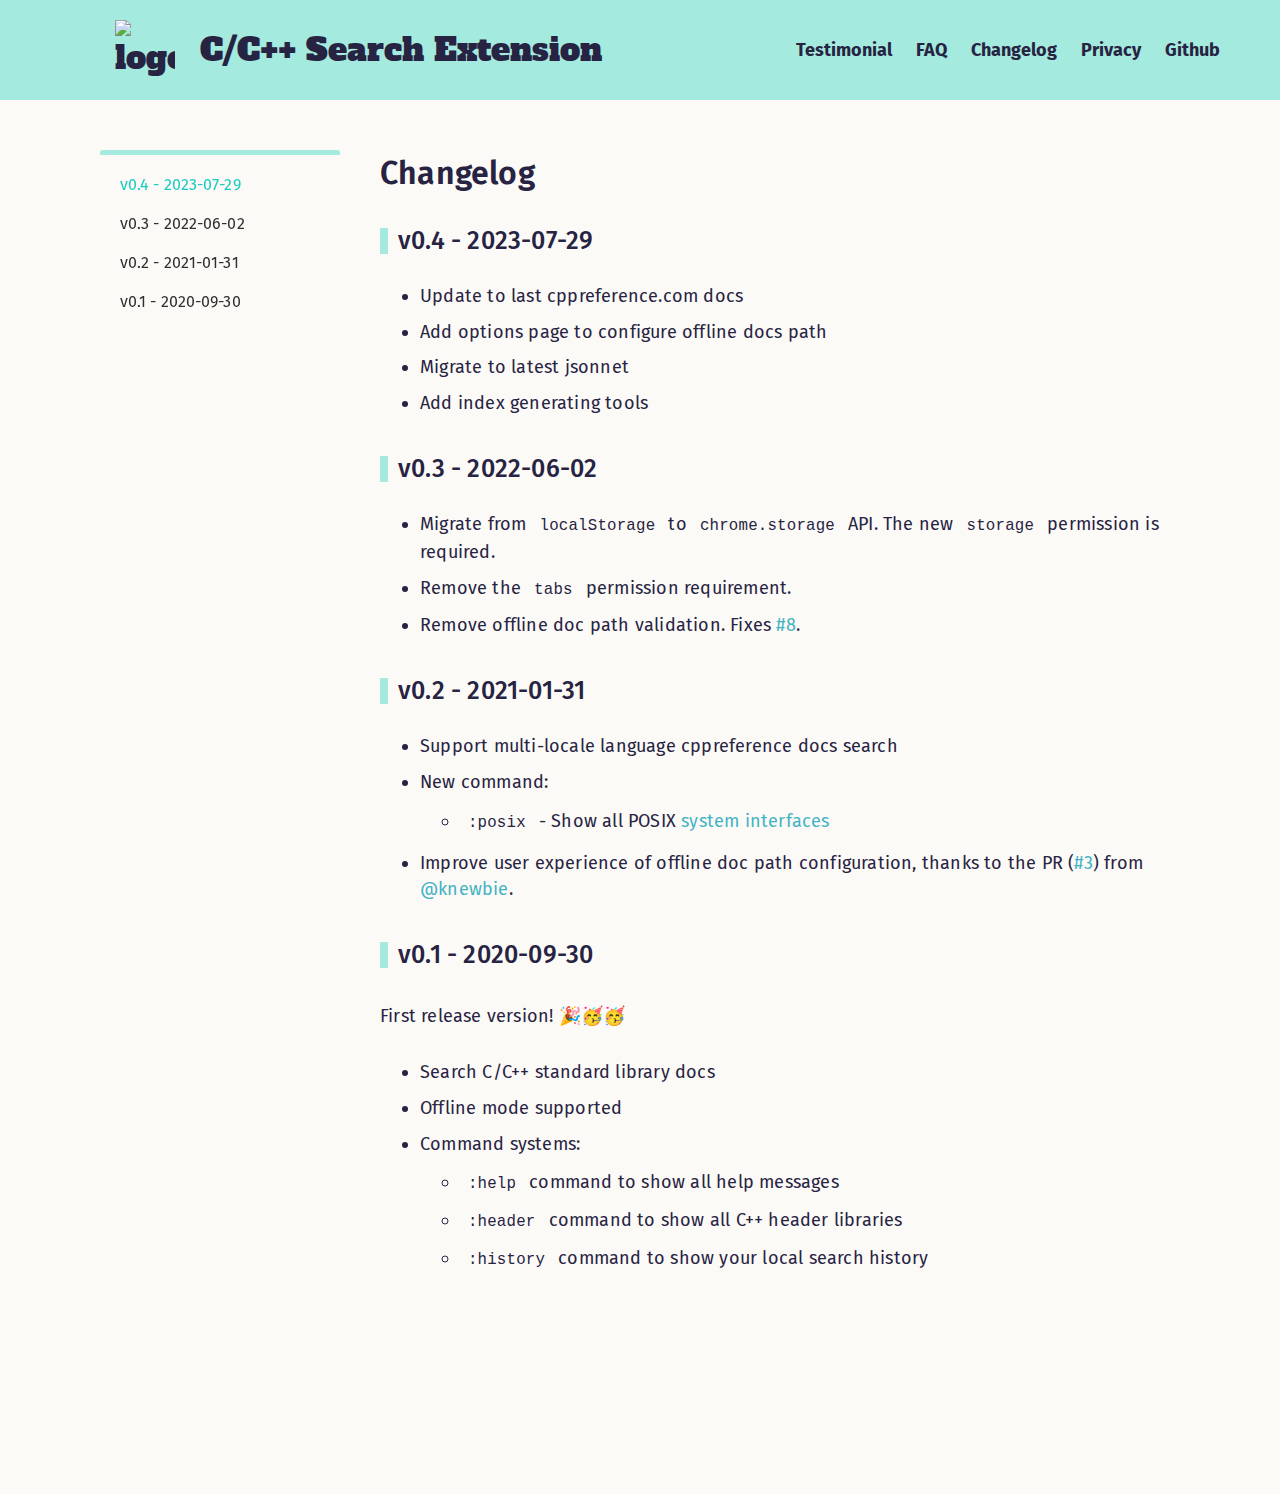
==== commit fa99b30b: "Deploy new version docs" ====
--- a/changelog/index.html
+++ b/changelog/index.html
@@ -21,6 +21,11 @@
         --secondary-color: #fcfaf6;
         --secondary-text-color: #303030;
         --toc-highlight-text-color: #1dcbc3;
+
+        /* Font used for headers (h1 & h2) */
+        --header-font-family: "Fira Sans", sans-serif;
+        /* Font used for text */
+        --text-font-family: "Fira Sans", sans-serif;
     }
 </style>
     
@@ -55,6 +60,7 @@
       content="Input keyword cc then press Space in the address bar to get started. Just that easy!">
 <meta name="twitter:image" content="https://cpp.extension.sh/banner.png">
 <link rel="stylesheet" href="/index.css">
+<link rel="stylesheet" href="/carbon.css">
 
 </head>
 
--- a/juice.css
+++ b/juice.css
@@ -1 +1 @@
-.text-center{text-align:center}.pos-absolute{right:0;left:0;position:absolute}.box-shadow{box-shadow:0 2px 10px 2px var(--shadow-color)}.heading-text{font-family:var(--header-font-family);font-size:32px;font-weight:600;padding:10px 0 25px 0;color:var(--primary-text-color)}h1,.title-text{font-family:var(--header-font-family);font-size:25px;font-weight:500;color:var(--primary-text-color);border-left:var(--primary-color) 8px solid;padding-left:10px}h2,.subtitle-text{font-family:var(--header-font-family);font-size:20px;font-weight:500;color:var(--primary-text-color)}.text{font-family:var(--text-font-family);font-size:18px;font-weight:400;line-height:26px;letter-spacing:.2px;color:var(--primary-text-color)}.subtext{font-family:var(--text-font-family);font-size:16px;font-weight:400;letter-spacing:.1px}.content{padding:0 40px;display:flex;flex-direction:column;overflow-x:auto}.content pre{overflow-x:auto;padding:1.25em 1.5em;white-space:pre;word-wrap:normal;background-color:var(--code-background-color);color:var(--code-color);font-size:.875em;font-family:monospace}.content code{background-color:var(--code-background-color);color:var(--code-color);font-size:.875em;font-weight:normal;padding:.25em .5em;font-family:monospace}.content pre code{padding:0}.content a{color:var(--primary-link-color)}.content a:hover{text-decoration:underline}.content blockquote{border-left:#e2dede 8px solid;margin:0;background-color:#f2f1f0;padding:0 20px}body{padding:0;margin:0;box-sizing:border-box;background-color:var(--secondary-color);display:flex;flex-direction:column;min-height:100vh}a{text-decoration:none}ul{margin-top:.5rem}ul>li{padding:.3rem 0}p>img{width:100%;height:auto}header{background-color:var(--primary-color);color:var(--primary-text-color);padding:20px 50px;display:flex;align-items:center;justify-content:space-between}.logo{font-family:"Alfa Slab One",serif;font-size:32px;color:var(--primary-text-color);display:flex;align-items:center;margin:0 40px}.logo img{width:60px;margin:0 25px}.nav-item{margin:0 10px;text-decoration:none;font-size:18px;font-weight:bold}.nav-item:hover{color:var(--primary-text-color-over);text-decoration:underline}.hero{display:flex;align-items:center;justify-content:space-evenly;height:100vh;background-color:var(--primary-color);overflow-x:hidden;padding:0 40px}.hero .explore-more{position:absolute;bottom:20px;cursor:pointer}main{display:flex;padding:50px 100px;flex-grow:1}main .toc{max-width:260px;min-width:240px}main .toc-item{padding:10px 20px;color:#424242}main .toc-item a,main .toc-item-child a{color:var(--secondary-text-color)}main .toc-item a:hover,main .toc-item-child a:hover{cursor:pointer;text-decoration:underline}main .toc-item a.active,main .toc-item-child a.active{color:var(--toc-highlight-text-color)}main .toc-item-child{padding:0 30px 5px;color:#424242}.toc-sticky{border-radius:3px;border-top:5px solid var(--primary-color);background-color:var(--toc-background-color);position:sticky;position:-webkit-sticky;position:-moz-sticky;position:-ms-sticky;position:-o-sticky;top:10px;padding:10px 0 20px;max-height:100vh;overflow:auto}footer{padding:50px;display:flex;flex-direction:column;justify-content:center;align-items:center;background-color:#202020;color:#fcfcfc}footer a{color:#fcfcfc;text-decoration:underline}@media screen and (min-width: 1280px){.content{max-width:60%;min-width:800px}}@media screen and (max-width: 768px){header{padding:10px 30px;flex-direction:column;align-items:center;justify-content:center}.logo{font-size:28px;margin:10px}.logo img{width:45px;margin:0 10px 0 0}.nav-item{margin:0 5px;font-size:14px}.hero{padding:40px 30px}main{padding:30px}.content{padding:0}.explore-more,.toc{display:none}}+.text-center{text-align:center}.pos-absolute{right:0;left:0;position:absolute}.box-shadow{box-shadow:0 2px 10px 2px var(--shadow-color)}.heading-text{font-family:var(--header-font-family);font-size:32px;font-weight:600;padding:10px 0 25px 0;color:var(--primary-text-color)}h1,.title-text{font-family:var(--header-font-family);font-size:25px;font-weight:500;color:var(--primary-text-color);border-left:var(--primary-color) 8px solid;padding-left:10px}h2,.subtitle-text{font-family:var(--header-font-family);font-size:20px;font-weight:500;color:var(--primary-text-color)}.text{font-family:var(--text-font-family);font-size:18px;font-weight:400;line-height:26px;letter-spacing:.2px;color:var(--primary-text-color)}.subtext{font-family:var(--text-font-family);font-size:16px;font-weight:400;letter-spacing:.1px}.content{padding:0 40px;display:flex;flex-direction:column;overflow-x:auto}.content pre{overflow-x:auto;padding:1.25em 1.5em;white-space:pre;word-wrap:normal;background-color:var(--code-background-color);color:var(--code-color);font-size:.875em;font-family:monospace}.content code{background-color:var(--code-background-color);color:var(--code-color);font-size:.875em;font-weight:normal;padding:.25em .5em;font-family:monospace}.content pre code{padding:0}.content a{color:var(--primary-link-color)}.content a:hover{text-decoration:underline}.content blockquote{border-left:#e2dede 8px solid;margin:0;background-color:#f2f1f0;padding:0 20px}body{padding:0;margin:0;box-sizing:border-box;background-color:var(--secondary-color);display:flex;flex-direction:column;min-height:100vh}a{text-decoration:none}ul{margin-top:.5rem}ul>li{padding:.3rem 0}p>img{width:100%;height:auto}header{background-color:var(--primary-color);color:var(--primary-text-color);padding:20px 50px;display:flex;align-items:center;justify-content:space-between}.logo{font-family:"Alfa Slab One",serif;font-size:32px;color:var(--primary-text-color);display:flex;align-items:center;margin:0 40px}.logo img{width:60px;margin:0 25px}.nav-item{margin:0 10px;text-decoration:none;font-size:18px;font-weight:bold}.nav-item:hover{color:var(--primary-text-color-over);text-decoration:underline}.hero{display:flex;align-items:center;justify-content:space-evenly;height:100vh;background-color:var(--primary-color);overflow-x:hidden;padding:0 40px}.hero .explore-more{position:absolute;bottom:20px;cursor:pointer}main{display:flex;padding:50px 100px;flex-grow:1}main .toc{max-width:260px;min-width:240px}main .toc-item{padding:10px 20px;color:#424242}main .toc-item a,main .toc-item-child a{color:var(--secondary-text-color)}main .toc-item a:hover,main .toc-item-child a:hover{cursor:pointer;text-decoration:underline}main .toc-item a.active,main .toc-item-child a.active{color:var(--toc-highlight-text-color)}main .toc-item-child{padding:0 30px 5px;color:#424242}.toc-sticky{border-radius:3px;border-top:5px solid var(--primary-color);background-color:var(--toc-background-color);position:sticky;position:-webkit-sticky;position:-moz-sticky;position:-ms-sticky;position:-o-sticky;top:10px;padding:10px 0 20px;max-height:100vh;overflow:auto}footer{padding:50px;display:flex;flex-direction:column;justify-content:center;align-items:center;background-color:#202020;color:#fcfcfc}footer a{color:#fcfcfc;text-decoration:underline}@media screen and (min-width: 1280px){.content{max-width:60%;min-width:800px}}@media screen and (max-width: 768px){header{padding:10px 30px;flex-direction:column;align-items:center;justify-content:center}.logo{font-size:28px;margin:10px}.logo img{width:45px;margin:0 10px 0 0}.nav-item{margin:0 5px;font-size:14px}.hero{padding:40px 30px}main{padding:30px}.content{padding:0}.explore-more,.toc{display:none}main{padding:30px;display:flex;flex-direction:column}.sidebar{position:relative;width:215px;margin:2rem auto 0}}--- a/index.css
+++ b/index.css
@@ -1 +1 @@
-#carbonads *{margin:initial;padding:initial}#carbonads{font-family:-apple-system,BlinkMacSystemFont,"Segoe UI",Roboto,Oxygen-Sans,Ubuntu,Cantarell,"Helvetica Neue",Helvetica,Arial,sans-serif}#carbonads{display:flex;max-width:330px;z-index:100}#carbonads a{color:inherit;text-decoration:none}#carbonads a:hover{color:inherit}#carbonads span{position:relative;display:block;overflow:hidden}#carbonads .carbon-wrap{display:flex;flex-direction:column;justify-content:center;align-items:center;padding:20px 10px;text-align:center}#carbonads .carbon-img{display:block;margin:0;line-height:1}#carbonads .carbon-img img{display:block}#carbonads .carbon-text{font-size:13px;padding:10px;margin-bottom:16px;line-height:1.5}#carbonads .carbon-poweredby{display:block;padding:6px 8px;background:#f1f1f2;text-align:center;text-transform:uppercase;letter-spacing:.5px;font-weight:600;font-size:8px;line-height:1;border-top-left-radius:3px;position:absolute;bottom:0;right:0}.content img{width:75%;height:auto}.demonstration-gif{max-width:55%;padding:20px}.btn-download{font-family:"Fira Sans",sans-serif;color:#000;background-color:#fdfdfd;border-radius:12px;margin:15px;padding:10px 0 10px 20px;font-size:20px;text-align:center;background-repeat:no-repeat;background-size:24px 24px;background-position:20px;width:240px}.chrome{background-image:url("chrome.svg")}.firefox{background-image:url("firefox.svg")}.edg{background-image:url("edge.svg")}.hide{display:none}.sidebar{width:215px}@media screen and (max-width: 768px){.logo{font-size:16px;margin:10px}.logo img{width:25px;margin:0 10px 0 0}main{padding:30px;display:flex;flex-direction:column}.sidebar{width:215px;margin:2rem auto 0}.explore-more,.demonstration-gif{display:none}.content img{width:100%;height:auto}}+.content img{width:75%;height:auto}.demonstration-gif{max-width:55%;padding:20px}.btn-download{font-family:"Fira Sans",sans-serif;color:#000;background-color:#fdfdfd;border-radius:12px;margin:15px;padding:10px 0 10px 20px;font-size:20px;text-align:center;background-repeat:no-repeat;background-size:24px 24px;background-position:20px;width:240px}.chrome{background-image:url("chrome.svg")}.firefox{background-image:url("firefox.svg")}.edg{background-image:url("edge.svg")}.hide{display:none}.sidebar{width:215px}@media screen and (max-width: 768px){.logo{font-size:16px;margin:10px}.logo img{width:25px;margin:0 10px 0 0}main{padding:30px;display:flex;flex-direction:column}.sidebar{width:215px;margin:2rem auto 0}.explore-more,.demonstration-gif{display:none}.content img{width:100%;height:auto}}--- a/carbon.css
+++ b/carbon.css
@@ -0,0 +1 @@
+#carbonads *{margin:initial;padding:initial}#carbonads{font-family:-apple-system,BlinkMacSystemFont,"Segoe UI",Roboto,Oxygen-Sans,Ubuntu,Cantarell,"Helvetica Neue",Helvetica,Arial,sans-serif}#carbonads{position:sticky;top:10px;display:flex;max-width:330px;z-index:100}#carbonads a{color:inherit;text-decoration:none}#carbonads a:hover{color:inherit}#carbonads span{position:relative;display:block;overflow:hidden}#carbonads .carbon-wrap{display:flex;flex-direction:column;justify-content:center;align-items:center;padding:20px 10px;text-align:center}#carbonads .carbon-img{display:block;margin:0;line-height:1}#carbonads .carbon-img img{display:block}#carbonads .carbon-text{font-size:13px;padding:10px;margin-bottom:16px;line-height:1.5}#carbonads .carbon-poweredby{display:block;padding:6px 8px;background:#f1f1f2;text-align:center;text-transform:uppercase;letter-spacing:.5px;font-weight:600;font-size:8px;line-height:1;border-top-left-radius:3px;position:absolute;bottom:0;right:0}